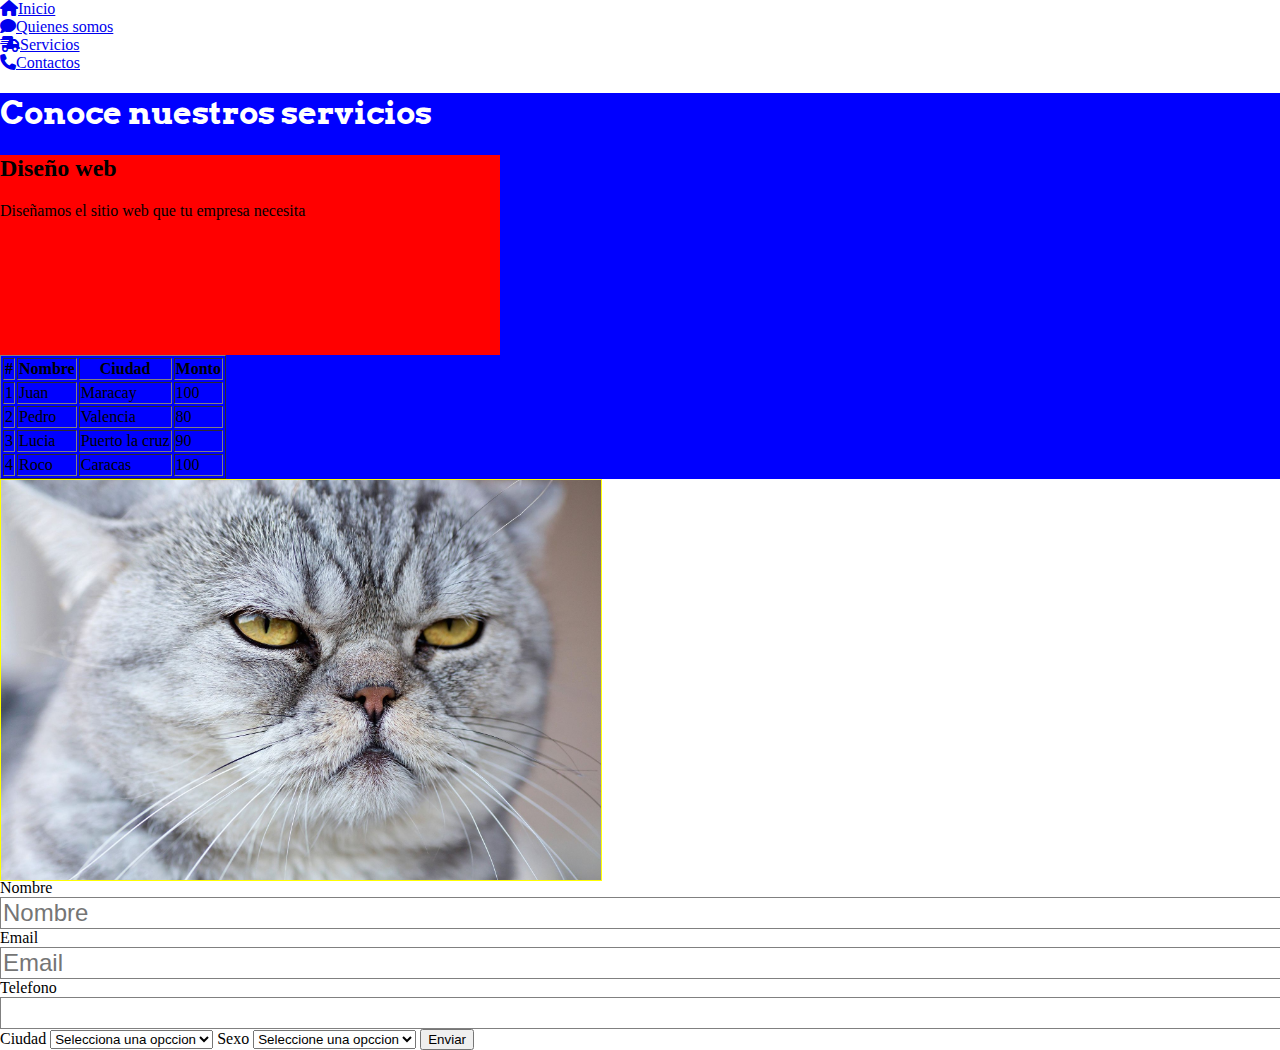
==== index.html @ c21e1a91 "segunda clase del curso en san juan" ====
<!DOCTYPE html>
<html lang="es">
<head>
    <meta charset="UTF-8">
    <meta name="viewport" content="width=device-width, initial-scale=1.0">
    <title>Clase 2</title>
    <link rel="stylesheet" href="assets/css/style.css">
    <link rel="stylesheet" href="assets/fontawesome-free-6.6.0-web/css/all.css">
</head>
<body>

    <nav>
        <li>
            <a href="#">
                <i class="fa-solid fa-house"></i>Inicio
            </a>
        </li>
        <!--usar iconos-->
        <li><a href="#"><i class="fa-solid fa-comment"></i>Quienes somos</a></li>
        <li><a href="#"><i class="fa-solid fa-truck-fast"></i>Servicios</a></li>
        <li><a href="#"><i class="fa-solid fa-phone"></i>Contactos</a></li>
        <!--esto es un comentario-->
    </nav>
    <section class="servicios">
        <h1 class="h1">Conoce nuestros servicios</h1>
        <article class="servicio1">
            <h2 class="diseno">Diseño web</h2>
            <p>Diseñamos el sitio web que tu empresa necesita</p>
        </article>
        <table border="1">
            <tr>
                <th>#</th>
                <th>Nombre</th>
                <th>Ciudad</th>
                <th>Monto</th>
            </tr>
            <tr>
                <td>1</td>
                <td>Juan</td>
                <td>Maracay</td>
                <td>100</td>
            </tr>
            <tr>
                <td>2</td>
                <td>Pedro</td>
                <td>Valencia</td>
                <td>80</td>
            </tr>
            <tr>
                <td>3</td>
                <td>Lucia</td>
                <td>Puerto la cruz</td>
                <td>90</td>
            </tr>
            <tr>
                <td>4</td>
                <td>Roco</td>
                <td>Caracas</td>
                <td>100</td>
            </tr>

        </table>
    </section>
    <section class="fotografia">
        <a href="https://www.google.com" target="_blank"><img class="img" src="assets/images/gato1.jpg" width="50%" alt="gato"></a>
    </section>
    <section class="contacto">
        <form action="post" action="#"></form>
            <label for="name" class="name">Nombre</label>
            <input type="text" name="name" placeholder="Nombre">
            <label for="email" class="email">Email</label>
            <input type="email" name="email" placeholder="Email">
            <label for="tel" class="tel"> Telefono</label>
            <input type="text" name="tel">
            <label for="ciudad" class="ciudad">Ciudad</label>
            <select name="ciudad" >
                <option value=""> Selecciona una opccion</option>
                <option value="caracas">Caracas</option>
                <option value="Maracay"> Maracay</option>
                <option value="San Juan de los Morros"> San Juan de los Morros</option>
            </select>
            <label for="sexo" class="sexo"> Sexo</label>
            <select name="sexo">
                <option value="">Seleccione una opccion</option>
                <option value="f">Femenino</option>
                <option value="m">Masculino</option>
            </select>
            <input type="submit" value="Enviar">
    </section>
    
</body>
</html>
---- assets/css/style.css ----
/*embebido de las fuentes*/
@import url('https://fonts.googleapis.com/css2?family=Poppins:ital,wght@0,100;0,200;0,300;0,400;0,500;0,600;0,700;0,800;0,900;1,100;1,200;1,300;1,400;1,500;1,600;1,700;1,800;1,900&display=swap');
@import url('https://fonts.googleapis.com/css2?family=Arvo:ital,wght@0,400;0,700;1,400;1,700&family=Poppins:ital,wght@0,100;0,200;0,300;0,400;0,500;0,600;0,700;0,800;0,900;1,100;1,200;1,300;1,400;1,500;1,600;1,700;1,800;1,900&display=swap');
body{
    padding: 0;
    margin: 0;
}
/*crear variables globales*/
:root{
    --primary-color:blue;
    --secundary-color:red;
    --text-principal:#2c2c2c;
    --white:#fff;
    --padding-top-50x:padding-top:50px;
}
.h1{
    /*usar variables globales*/
    color: var(--white);
    /*como llamar a las fuentas embebidas*/
    font-family: "Arvo", sans-serif;
}
.servicios{
    /*usar variables globales*/
    background-color: var(--primary-color);
    width: 100%;
    height: auto;
}
.servicio1{
    width: 500px;
    background-color: var(--secundary-color);
    height: 200px;
    /*color: var(--white);*/
    padding: var(--padding-top-50x);
}
.img{
    width: 100%;
    border: 1px solid yellow;
}
.fotografia{
    width: 600px;
    height: 400px;
}
input[type="text"], input[type="email"]{
    width: 100%;
    border: 1px solid gray;
    font-size: 24px;
    color: blue;
}
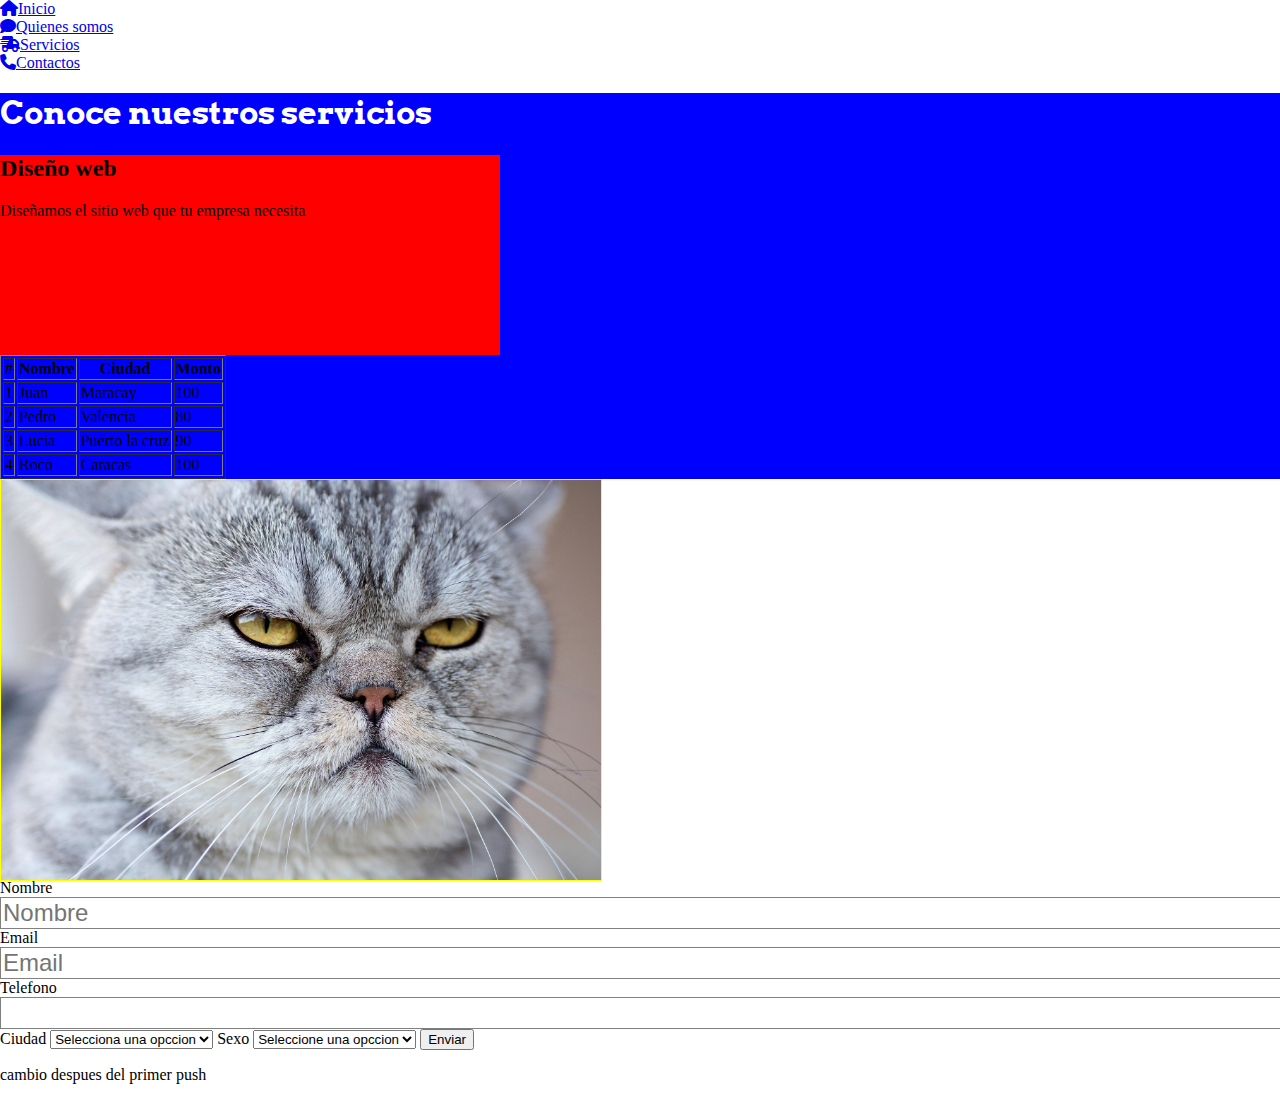
==== commit 16d9f20f: "segundo commit" ====
--- a/index.html
+++ b/index.html
@@ -86,6 +86,7 @@
                 <option value="m">Masculino</option>
             </select>
             <input type="submit" value="Enviar">
+            <p>cambio despues del primer push</p>
     </section>
     
 </body>
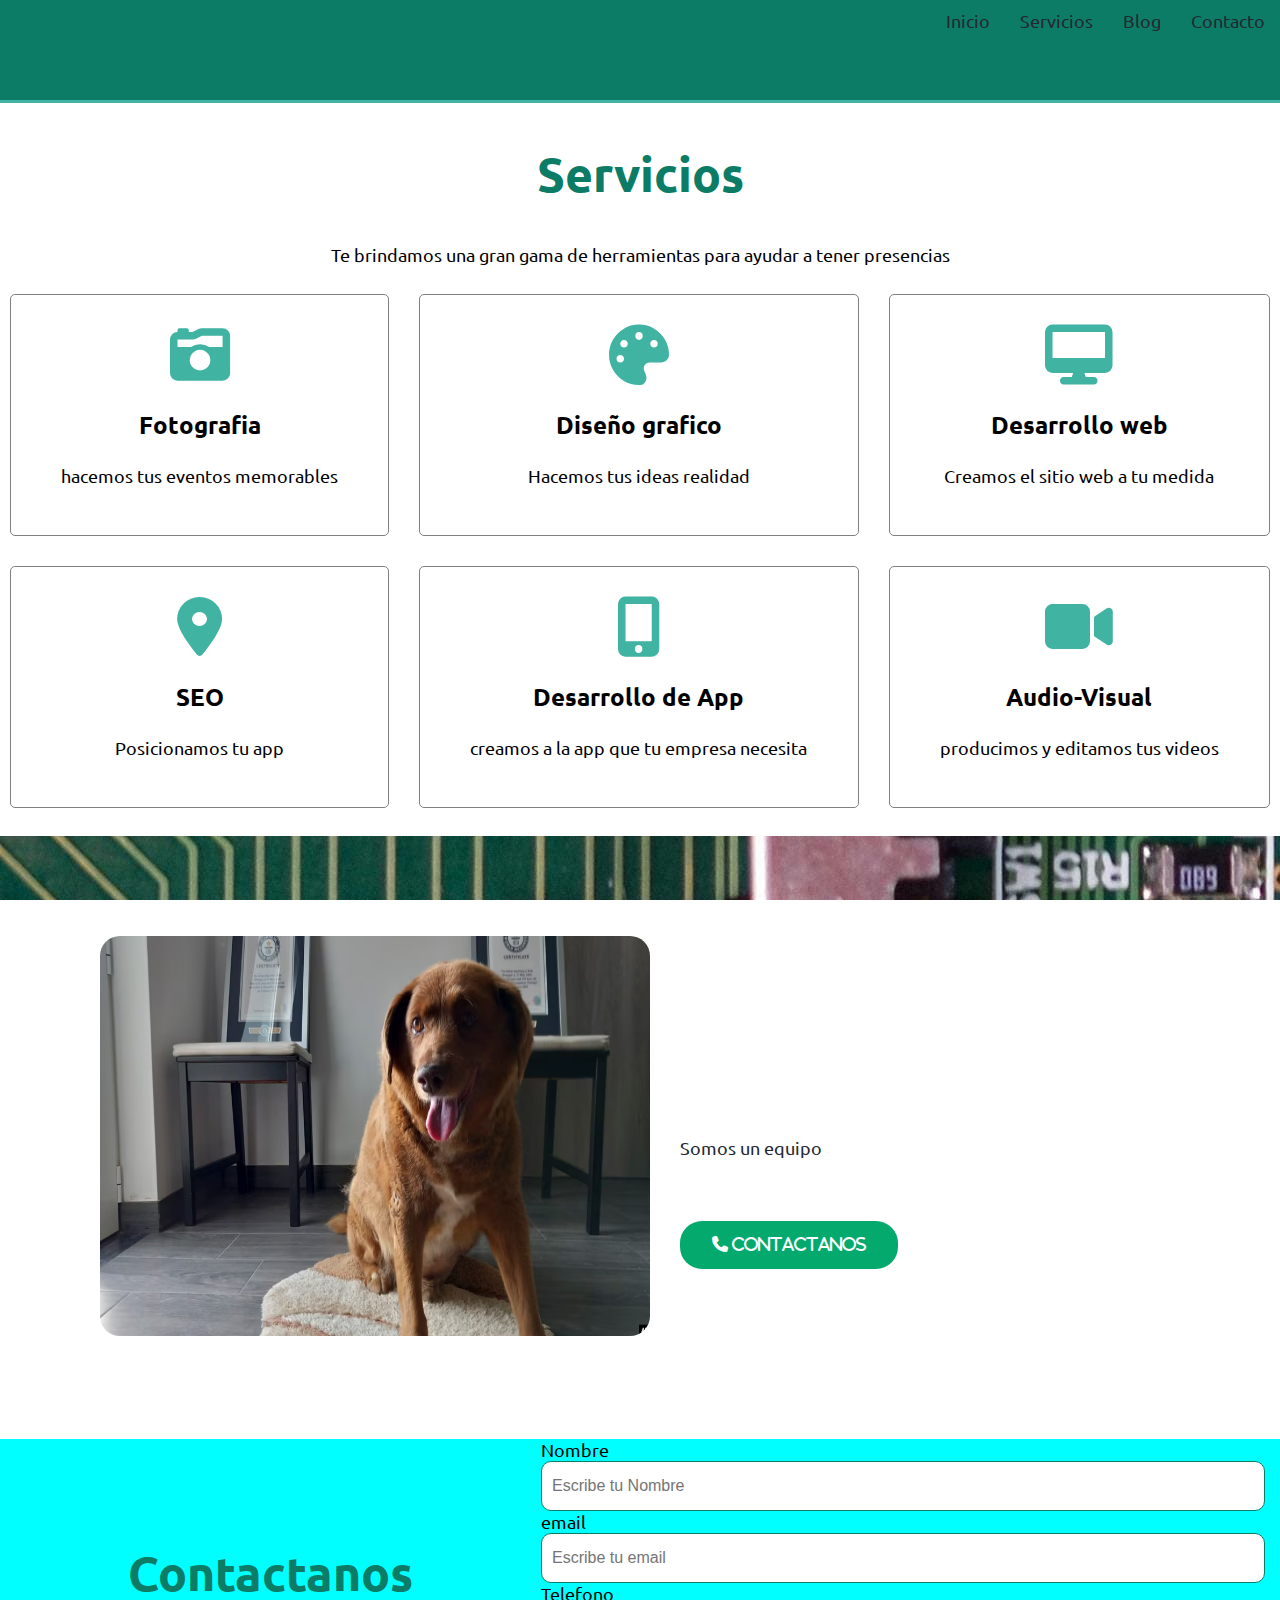
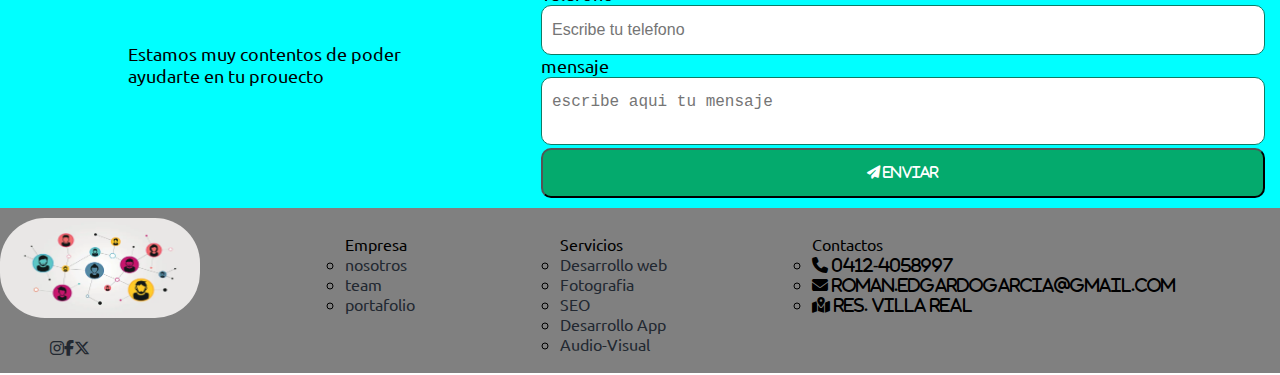
==== commit 5d69e19e: "change index" ====
--- a/index.html
+++ b/index.html
@@ -3,91 +3,125 @@
 <head>
     <meta charset="UTF-8">
     <meta name="viewport" content="width=device-width, initial-scale=1.0">
-    <title>Clase 2</title>
-    <link rel="stylesheet" href="assets/css/style.css">
-    <link rel="stylesheet" href="assets/fontawesome-free-6.6.0-web/css/all.css">
+    <link rel="stylesheet" href="/assets/css/style2.css">
+    <link rel="stylesheet" href="/assets/fontawesome-free-6.6.0-web/css/all.css">
+    <link rel="stylesheet" href="https://cdnjs.cloudflare.com/ajax/libs/animate.css/4.1.1/animate.min.css"/>
+    <title>Endigital</title>
 </head>
 <body>
-
-    <nav>
-        <li>
-            <a href="#">
-                <i class="fa-solid fa-house"></i>Inicio
-            </a>
-        </li>
-        <!--usar iconos-->
-        <li><a href="#"><i class="fa-solid fa-comment"></i>Quienes somos</a></li>
-        <li><a href="#"><i class="fa-solid fa-truck-fast"></i>Servicios</a></li>
-        <li><a href="#"><i class="fa-solid fa-phone"></i>Contactos</a></li>
-        <!--esto es un comentario-->
-    </nav>
+    <header>
+        <nav>
+            <li> <a href="index.html">Inicio</a></li>
+            <li> <a href="servicios.html">Servicios</a></li>
+            <li> <a href="blog.html">Blog</a></li>
+            <li> <a href="contacto.html">Contacto</a></li>
+        </nav>
+    </header>
+    <section class="title">
+    <h2 class="animate__animated animate__bounce">Servicios</h2>
+        <p>Te brindamos una gran gama de herramientas para ayudar a tener presencias</p>
+    </section>
     <section class="servicios">
-        <h1 class="h1">Conoce nuestros servicios</h1>
-        <article class="servicio1">
-            <h2 class="diseno">Diseño web</h2>
-            <p>Diseñamos el sitio web que tu empresa necesita</p>
+        <div class="item-servicios animate__animated animate__fadeInLeft">
+            <a href="fotografia.html"><i class="fa-solid fa-camera-retro icon cambiocolor"></i></a>
+            <h3>Fotografia</h3>
+            <p>hacemos tus eventos memorables</p>
+        </div>
+        <div class="item-servicios animate__animated animate__fadeInDown animate__delay-2s">
+            <a href="disenografico.html"><i class="fa-solid fa-palette icon cambiocolor"></i></a>
+            <h3>Diseño grafico</h3>
+            <p>Hacemos tus ideas realidad</p>
+        </div>
+        <div class="item-servicios animate__animated animate__fadeInRight animate__delay-3s">
+            <a href="desarrolloweb.html"><i class="fa-solid fa-desktop icon cambiocolor"></i></a>
+            <h3>Desarrollo web</h3>
+            <p>Creamos el sitio web a tu medida</p>
+        </div>
+        <div class="item-servicios animate__animated animate__fadeInLeft animate__delay-4s">
+            <a href="seo.html"><i class="fa-solid fa-location-dot icon cambiocolor"></i></a>
+            <h3>SEO</h3>
+            <p>Posicionamos tu app</p>
+        </div>
+        <div class="item-servicios animate__animated animate__fadeInUp animate__delay-5s">
+            <a href="desarrolloapp.html"><i class="fa-solid fa-mobile-screen-button icon cambiocolor"></i></a>
+            <h3>Desarrollo de App</h3>
+            <p>creamos a la app que tu empresa necesita</p>
+        </div>
+        <div class="item-servicios animate__animated animate__fadeInRight">
+            <a href="audiovisuales.html"><i class="fa-solid fa-video icon cambiocolor"></i></a>
+            <h3>Audio-Visual</h3>
+            <p>producimos y editamos tus videos</p>
+        </div>
+        <!--
+        <div class="box"></div>
+        <div class="box" id="div1">linear</div>
+        <div class="box" id="div2">ease</div>
+        <div class="box" id="div3">ease-in</div>
+        <div class="box" id="div4">ease-out</div>
+        <div class="box" id="div5">ease-in-out</div>-->
+    </section>
+    <section class="nosotros">
+        <div class="img animate__animated animate__fadeInLeft">
+            <img src="assets/images/perro.jpg" alt="perro" class="imagen">
+            <!--revisar los servicios-->
+        </div>
+        <div>
+            <h2 class="animate__animated animate__fadeInRight">Corporacion en digital</h2>
+            <p class="textcontactanos animate__animated animate__fadeInRight animate__delay-2s"><a href="#">Somos un equipo</a> de profesionales, entuciastasde la tecnologia, con habilidades unicas que van a hacer crecer tu marca</p>
+            <button class="contactanos animate__animated animate__fadeInRight animate__delay-2s"><i class="fa-solid fa-phone">  Contactanos</i></button>
+        </div>
+    </section>
+    <section class="contacto animate__animated animate__fadeInLeft">
+        <article class="contact1">
+            <h2>Contactanos</h2>
+            <p>Estamos muy contentos de poder ayudarte en tu prouecto</p>
         </article>
-        <table border="1">
-            <tr>
-                <th>#</th>
-                <th>Nombre</th>
-                <th>Ciudad</th>
-                <th>Monto</th>
-            </tr>
-            <tr>
-                <td>1</td>
-                <td>Juan</td>
-                <td>Maracay</td>
-                <td>100</td>
-            </tr>
-            <tr>
-                <td>2</td>
-                <td>Pedro</td>
-                <td>Valencia</td>
-                <td>80</td>
-            </tr>
-            <tr>
-                <td>3</td>
-                <td>Lucia</td>
-                <td>Puerto la cruz</td>
-                <td>90</td>
-            </tr>
-            <tr>
-                <td>4</td>
-                <td>Roco</td>
-                <td>Caracas</td>
-                <td>100</td>
-            </tr>
-
-        </table>
+        <article class="contact2 animate__animated animate__fadeInRight animate__delay-2s">
+            <form action="" name="form1" method="post">
+                <label for="name">Nombre</label>
+                <input type="text" name="name" placeholder="Escribe tu Nombre">
+                <label for="email">email</label>
+                <input type="email" name="email" placeholder="Escribe tu email">
+                <label for="telefono">Telefono</label>
+                <input type="telefono" name="telefono" placeholder="Escribe tu telefono">
+                <label for="mensaje">mensaje</label>
+                <textarea name="mensaje" placeholder="escribe aqui tu mensaje"></textarea>
+                <button class="bcontacto"><i class="fa-solid fa-paper-plane">  Enviar</i></button>
+            </form>
+        </article>
     </section>
-    <section class="fotografia">
-        <a href="https://www.google.com" target="_blank"><img class="img" src="assets/images/gato1.jpg" width="50%" alt="gato"></a>
-    </section>
-    <section class="contacto">
-        <form action="post" action="#"></form>
-            <label for="name" class="name">Nombre</label>
-            <input type="text" name="name" placeholder="Nombre">
-            <label for="email" class="email">Email</label>
-            <input type="email" name="email" placeholder="Email">
-            <label for="tel" class="tel"> Telefono</label>
-            <input type="text" name="tel">
-            <label for="ciudad" class="ciudad">Ciudad</label>
-            <select name="ciudad" >
-                <option value=""> Selecciona una opccion</option>
-                <option value="caracas">Caracas</option>
-                <option value="Maracay"> Maracay</option>
-                <option value="San Juan de los Morros"> San Juan de los Morros</option>
-            </select>
-            <label for="sexo" class="sexo"> Sexo</label>
-            <select name="sexo">
-                <option value="">Seleccione una opccion</option>
-                <option value="f">Femenino</option>
-                <option value="m">Masculino</option>
-            </select>
-            <input type="submit" value="Enviar">
-            <p>cambio despues del primer push</p>
-    </section>
-    
+    <footer class="footer">
+        <section class="sredes">
+            <img class="simage" src="/assets/images/networking.jpg" alt="redes">
+            <ul class="ulprimero">
+                <li><a href="#"><i class="fa-brands fa-instagram"></i></a></li>
+                <li><a href="#"><i class="fa-brands fa-facebook-f"></i></a></li>
+                <li><a href="#"><i class="fa-brands fa-x-twitter"></i></a></li>
+            </ul>
+        </section>
+        <section class="sempresa">
+            <ul> Empresa
+                <li class="ulsangria"><a href="#">nosotros</a></li>
+                <li class="ulsangria"><a href="#">team</a></li>
+                <li class="ulsangria"><a href="#">portafolio</a></li>
+            </ul>
+        </section>
+        <section class="sservicios">
+            <ul>Servicios
+            <li class="ulsangria"><a href="#">Desarrollo web</a></li>
+            <li class="ulsangria"><a href="#">Fotografia</a></li>
+            <li class="ulsangria"><a href="#">SEO</a></li>
+            <li class="ulsangria"><a href="#">Desarrollo App</a></li>
+            <li class="ulsangria"><a href="#">Audio-Visual</a></li>
+            </ul>
+        </section>
+        <section class="scontacto">
+            <ul>Contactos
+                <li class="ulsangria"><i class="fa-solid fa-phone">  0412-4058997</i></li>
+                <li class="ulsangria"><i class="fa-solid fa-envelope">  roman.edgardogarcia@gmail.com</i></li>
+                <li class="ulsangria"><i class="fa-solid fa-map-location-dot">  Res. Villa Real</i></li>
+            </ul>
+        </section>
+    </footer>
 </body>
 </html>--- a/assets/css/style2.css
+++ b/assets/css/style2.css
@@ -0,0 +1,421 @@
+@import url('https://fonts.googleapis.com/css2?family=Ubuntu:ital,wght@0,300;0,400;0,500;0,700;1,300;1,400;1,500;1,700&display=swap');
+
+body{
+    margin: 0px;
+    padding: 0px;
+    font-family: "Ubuntu", sans-serif;
+    text-decoration: none;
+}
+:root{
+    --primary-color: #0D7C66;
+    --secundary-color: #41B3A2;
+    --green: #BDE8CA;
+    --grey-soft: #f8f8f7;
+    --white: #fff;
+    --black: #0000;
+    --grey-hard:#222831;
+}
+
+a:hover{
+    color: black;
+}
+a:focus{
+    color: yellow;
+}
+a:visited{
+    color: var(--primary-color);
+}
+a:link{
+    color: var(--grey-hard);
+    text-decoration: none;
+}
+/*para cuadrar la imangen*/
+.padding-left-50px{
+    padding-left: 50px;
+}
+header{
+    height: 100px;
+    width: 100%;
+    border-bottom: 3px solid;
+    border-bottom-color: var(--secundary-color);
+    background-color: var(--primary-color);
+}
+
+nav{
+    display: flex;
+    flex-direction: row;
+    float: right;
+}
+
+nav ul{
+    list-style: none; /*quitar el estilo de las listas*/
+    position: absolute;
+    right: 0px;
+    margin-top: 20px;
+
+}
+nav li{
+    display: inline; /*se muestra en horizontal*/
+    padding: 10px 15px;
+    background-color: var(--primary-color);
+}
+
+nav li a {
+    color: var(--white);
+    font-size: 18px;
+    text-decoration: none;
+}
+nav li a:hover{
+    color: green;
+}
+
+.servicios{
+    display: grid;
+    height: 350px;
+    align-content: center;
+    grid-template-columns: auto auto auto;
+    gap: 30px;
+    background-color: var(--white);
+    padding: 10px;
+    margin-top: 100px;
+}
+
+.item-servicios{
+    border: 1px solid gray;
+    align-content: center;
+    padding: 30px;
+    border-radius: 5px;
+    text-align: center;
+}
+
+.title{
+    text-align: center;
+}
+h2{
+    font-size: 48px;
+    font-weight: 800;
+    color: var(--primary-color);
+}
+
+h3{
+    font-size: 24px;
+}
+
+
+p{
+    font-size: 18px;
+}
+
+.icon{
+    font-size: 60px;
+    color: var(--secundary-color);
+}
+.nosotros{
+    display: grid;
+    align-content: center;
+    grid-template-columns: auto auto;
+    gap: 30px;
+    padding: 100px;
+    margin-top: 100px;
+    background-color: var(--secundary-color);
+    background-image: url("../images/chipset2.jpg");
+    background-attachment: fixed;
+    /*background-repeat: no-repeat;*/
+}
+
+.imagen{
+    height: 400px;
+    width: 550px;
+    border-radius: 20px;
+}
+
+.nosotros h2{
+    color:var(--white);
+    text-transform: uppercase;
+}
+.contactanos{
+    background-color: #04AA6D; /* Green */
+    border: none;
+    color: white;
+    padding: 15px 32px;
+    text-align: center;
+    text-decoration: none;
+    display: inline-block;
+    font-size: 16px;
+    border-radius:22px;
+}
+.nosotros p{
+    color:white;
+}
+
+.contacto{
+    width: 100%;
+    background-color: aqua;
+    padding-bottom: 10px;
+    display: flex;
+    flex-direction: row;
+}
+
+input[type="text"], input[type=email],input[type="telefono"]{
+    width: 95%;
+    border: 1px solid var(--primary-color);
+    color: var(--black);
+    border-radius: 10px;
+    padding: 15px 10px;
+    font-size: 16px;
+}
+
+textarea{
+    width: 95%;
+    border: 1px solid var(--primary-color);
+    color: var(--black);
+    border-radius: 10px;
+    padding: 15px 10px;
+    font-size: 16px;
+    resize: none;
+}
+
+label{
+    font-size: 18px;
+    padding-bottom: 5px;
+    width: 100%;
+}
+
+.bcontacto{
+    color: white;
+    background-color: #04AA6D;
+    width: 98%;
+    border-radius: 10px;
+    height: 50px;
+}
+
+.contact1{
+    padding-left: 10%;
+    padding-right: 10%;
+    padding-top: 5%;
+}
+
+.footer{
+    padding-top: 10px;
+    background-color: gray;
+    display: grid;
+    grid-template-columns: auto auto auto auto;
+}
+
+.simage{
+    width: 200px;
+    height: 100px;
+    border-radius: 45px;
+}
+
+a{
+    text-decoration: none;
+    color: #222831;
+}
+
+.ulsangria{
+    list-style-type: circle;
+    list-style: circle;
+}
+
+.ulprimero{
+    display: flex;
+    flex-direction: row;
+    list-style: none;
+    margin-left: 10px; 
+}
+.ulprimero{
+    margin-left: 10px;
+}
+
+.box{
+    width: 100px;
+    height: 100px;
+    background-color: blue;
+    /*position para el movimiento*/
+    position: relative;
+    animation-name: boxblue;
+    animation-duration: 10s;
+    /*movimiento en recto*/
+    animation: mymove 5s;
+    animation-fill-mode: forwards;
+    /*esperar para que empieze la animacion*/
+    /*animation-delay: 2s;*/
+    /*para que se mantenga la animacion*/
+    /*animation-iteration-count: infinite;*/
+}
+
+@keyframes boxblue {
+    /*cambio de colores automatico*/
+    /*from { background-color: blue;}
+    to { background-color: red;}*/
+
+    /*cambio de colores y tiempo seleccionado*/ /*se agrega el left y top para el movimiento de la caja*/
+    /*0%   {background-color: red; left: 0px; top: 0px;}
+    25%  {background-color: yellow; left: 200px; top: 0px;}
+    50%  {background-color: blue; left: 200px; top: 200px;}
+    100% {background-color: green; left: 0px; top:0px;}*/
+
+    /*movimiento delante*/
+    from{left: 0px;}
+    to{ left: 500px;}
+}
+/*movimientos rectos */
+#div1 {animation-timing-function: linear;}
+#div2 {animation-timing-function: ease;}
+#div3 {animation-timing-function: ease-in;}
+#div4 {animation-timing-function: ease-out;}
+#div5 {animation-timing-function: ease-in-out;}
+
+@keyframes mymove {
+    from {left: 0px;}
+    to {left: 300px;}
+}
+/*cambio de un icono de color */
+.cambiocolor{
+    animation-name: iconblue;
+    animation-duration: 3s;
+}
+
+/*cambio de color del icono*/
+@keyframes iconblue {   
+    from { color: blue;}
+    to { color: var(--secundary-color);}
+}
+
+.fotografia{
+    width: 100%;
+    background-image: url(/assets/images/imgfotografia.jpg);
+    background-position: center center;
+    background-repeat: none;
+    padding: 10% 10%;
+    text-align: center;
+}
+
+.fotografia p{
+    color: white;
+}
+
+.fotografia h1{
+    color:white;
+}
+
+.galeria{
+    display: grid;
+    height: 350px;
+    align-content: center;
+    grid-template-columns: auto auto auto;
+    gap: 30px;
+    background-color: var(--white);
+    margin-top: 250px;
+    margin-bottom: 250px;
+
+}
+
+.fotos{
+    border: 1px solid gray;
+    align-content: center;
+    padding: 30px;
+    border-radius: 5px;
+    text-align: center;
+    padding-bottom: -25px;
+}
+
+.foto{
+    width: 100%;
+    height: 100%;
+    position: top;
+}
+
+.tserviciofotografia{
+    margin-top: 0%;
+}
+
+.disenonosotros{
+    display: grid;
+    align-content: center;
+    grid-template-columns: auto auto auto;
+    gap: 30px;
+    padding: 0px;
+    margin-top: 0px;
+    background-color: var(--secundary-color);
+    text-align: center;
+    align-items: center;
+}
+
+.imgdiseno{
+    background-image: url(/assets/images/tendenciasdisenografico.jpg);
+    width: 500px;
+    height: 500px;
+    margin-top: 0px;
+    margin-bottom: 0px;
+    padding-top: 0px;
+    padding-bottom: 0px;
+}
+
+.imgdesarrolloweb{
+    background-image: url(/assets/images/desarrollowebrecurso01.jpg);
+    width: 1000px;
+    height: 468px;
+    background-repeat: repeat;
+}
+
+.desarrolloweb{
+    display: grid;
+    align-content: center;
+    grid-template-columns: auto auto;
+    gap: 30px;
+    padding: 0px;
+    margin-top: 0px;
+    background-color: var(--secundary-color);
+    text-align: center;
+    align-items: center;
+}
+
+.sectdesarrolloapp{
+    display: flex;
+    flex-direction: row;
+}
+
+.imgdesarrolloapp{
+    background-image: url(/assets/images/plataformasmoviles.jpg);
+    width: 1900px;
+    height: 391px;
+}
+
+.txtdesarrolloweb{
+    text-align: center;
+    align-content: center;
+}
+
+.sectaudiovisual{
+    display: grid;
+    align-content: center;
+    grid-template-columns: auto auto;
+    background-color: var(--secundary-color);
+    text-align: center;
+    align-items: center;
+}
+
+.imgaudiovisual{
+    border: 1px;
+    border-radius: 20px;
+    width: 600px;
+    margin: 30px 30px 30px 30px;
+}
+
+.sectseo{
+    display: flex;
+    flex-direction: column;
+    align-content: center;
+    align-items: center;
+    text-align: center;
+    background-color: var(--secundary-color);
+}
+
+.imgseo{
+    border: 1px;
+    border-radius: 20px;
+    width: 600px;
+    margin: 10px 30px 30px 30px;
+}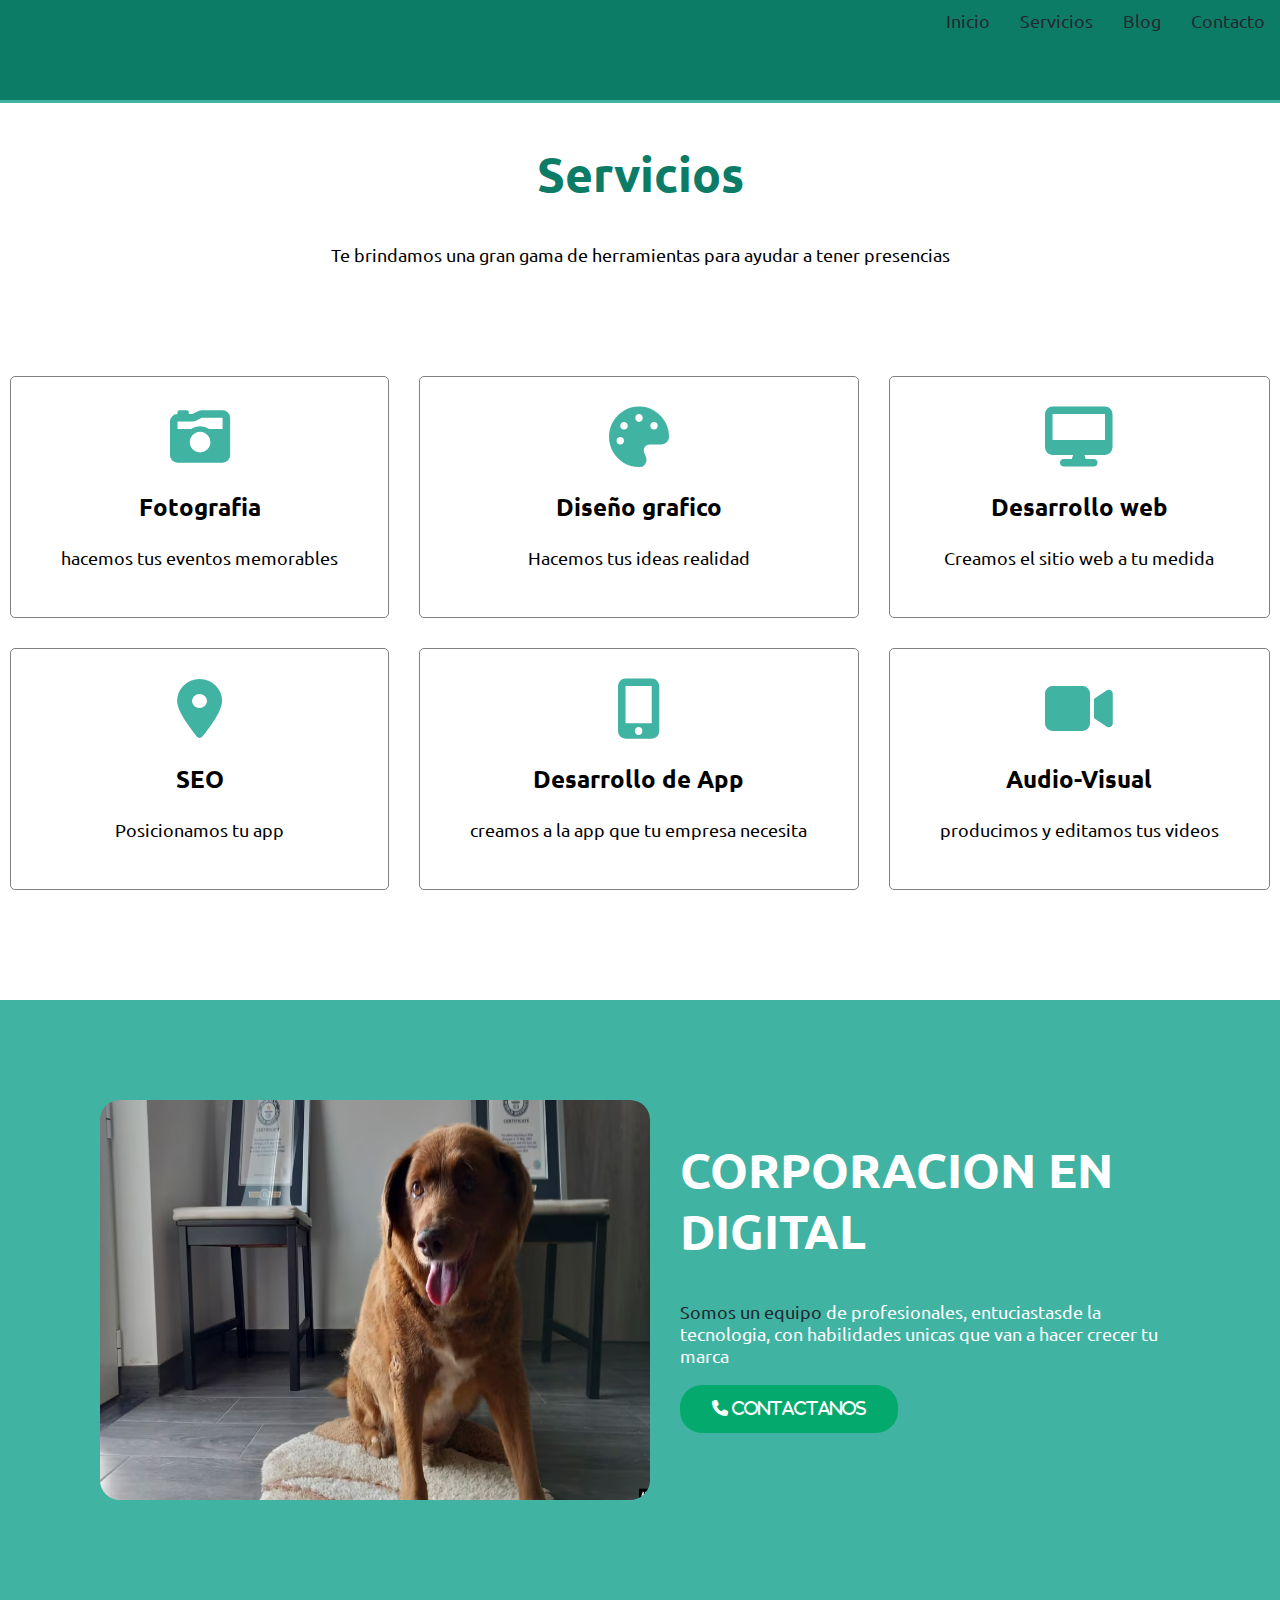
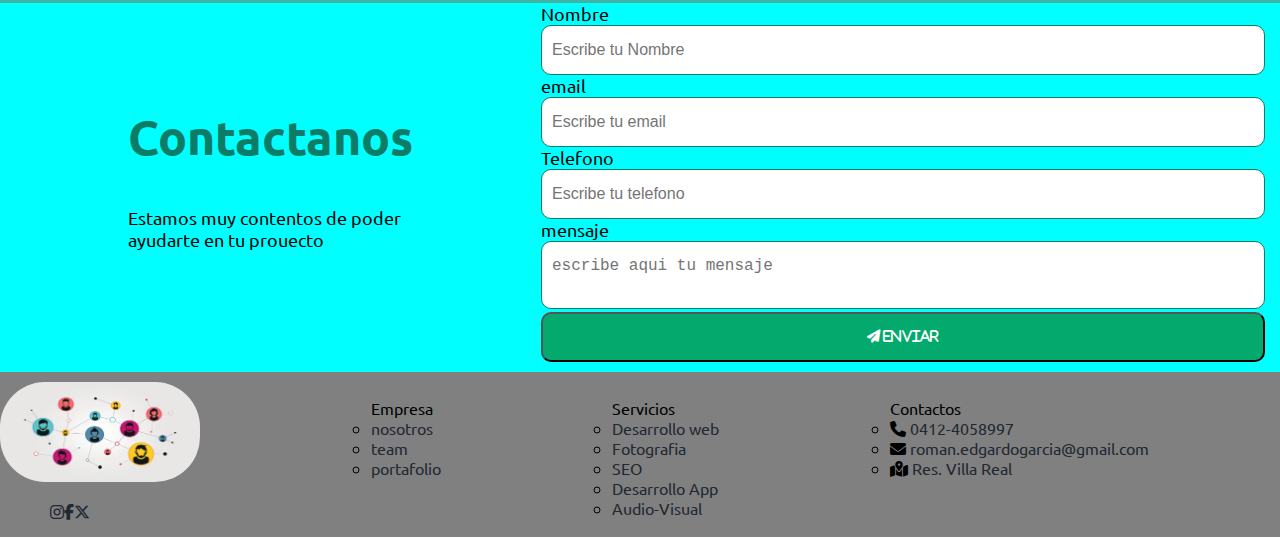
==== commit 83570b97: "split style2.css on style2.css and querys.css" ====
--- a/index.html
+++ b/index.html
@@ -6,6 +6,7 @@
     <link rel="stylesheet" href="/assets/css/style2.css">
     <link rel="stylesheet" href="/assets/fontawesome-free-6.6.0-web/css/all.css">
     <link rel="stylesheet" href="https://cdnjs.cloudflare.com/ajax/libs/animate.css/4.1.1/animate.min.css"/>
+    <link rel="stylesheet" href="/assets/css/querys.css">
     <title>Endigital</title>
 </head>
 <body>
@@ -117,9 +118,9 @@
         </section>
         <section class="scontacto">
             <ul>Contactos
-                <li class="ulsangria"><i class="fa-solid fa-phone">  0412-4058997</i></li>
-                <li class="ulsangria"><i class="fa-solid fa-envelope">  roman.edgardogarcia@gmail.com</i></li>
-                <li class="ulsangria"><i class="fa-solid fa-map-location-dot">  Res. Villa Real</i></li>
+                <li class="ulsangria"><i class="fa-solid fa-phone"></i>  <a href="#">0412-4058997</a></li>
+                <li class="ulsangria"><i class="fa-solid fa-envelope"></i> <a href="#">roman.edgardogarcia@gmail.com</a></li>
+                <li class="ulsangria"><i class="fa-solid fa-map-location-dot"></i> <a href="#">Res. Villa Real</a></li>
             </ul>
         </section>
     </footer>
--- a/assets/css/style2.css
+++ b/assets/css/style2.css
@@ -71,7 +71,7 @@
 
 .servicios{
     display: grid;
-    height: 350px;
+    height: 100%;
     align-content: center;
     grid-template-columns: auto auto auto;
     gap: 30px;
@@ -90,6 +90,7 @@
 
 .title{
     text-align: center;
+    width: 100%;
 }
 h2{
     font-size: 48px;
@@ -418,4 +419,83 @@
     border-radius: 20px;
     width: 600px;
     margin: 10px 30px 30px 30px;
-}+}
+
+.planes{
+    display: grid;
+    align-content: center;
+    grid-template-columns: auto auto auto;
+    gap: 30px;
+    padding: 0px;
+    margin-top: 0px;
+    background-color: white;
+    text-align: center;
+    align-items: center;
+}
+
+.card{
+    border: 1px solid black;
+    border-radius: 20px;
+    margin: 10px 10px 10px 10px;
+    list-style: none;
+    background-color: #04AA6D;
+    color: black;
+    padding-top: 10%;
+}
+
+.titapp{
+    color: yellow;
+    margin: 0%;
+}
+
+.sectapp{
+    text-align: center;
+}
+
+.listplanes{
+    list-style: none;
+    text-align: left;
+}
+
+.precio{
+    font-size: 48px;
+    font-weight: 800;
+}
+
+.goldcard:hover{
+    background-color: green;
+}
+
+.platecard:hover{
+    background-color: aqua;
+}
+
+.bronzeplate:hover{
+    background-color: brown;
+}
+
+.plandiseno{
+    display: grid;
+    align-content: center;
+    grid-template-columns: auto auto;
+    gap: 30px;
+    padding: 0px;
+    margin-top: 0px;
+    text-align: center;
+    align-items: center;
+}
+
+.colorgreenyellow{
+    background-color: greenyellow;
+}
+
+.carddiseno{
+    border: 1px solid black;
+    border-radius: 20px;
+    margin: 5% 20% 5% 20%;
+    list-style: none;
+    background-color: #04AA6D;
+    color: black;
+    padding-top: 5%;
+}
+
--- a/assets/css/querys.css
+++ b/assets/css/querys.css
@@ -0,0 +1,63 @@
+/*para los media responsive por media queries se debe poner el tamano de la pantalla y adentro todos 
+los elemento que va a cambios*/
+
+@media only screen and (max-width: 600px) {
+    
+    .servicios {
+        width: 100%;
+        align-content: center;
+        grid-template-columns: auto;
+        gap: 5px;
+        margin-right: 10%;
+    }
+    
+    .title{
+        margin-bottom: 10%;
+    }
+    
+    h2{
+        font-size: 16px;
+    }
+    
+    .imagen{
+        height: 220px;
+        width: 180px;
+        border-radius: 20px;
+    }
+    
+    .nosotros{
+        grid-template-columns: auto;
+        margin-top: auto;
+        padding: auto;
+    }
+
+    
+    .footer{
+        grid-template-columns: auto;
+    }
+    
+    .contacto{
+        flex-direction: column;
+    }
+    
+    .card{
+        margin: 0px 0px 0px 0px;
+    }
+    
+    }
+    
+    @media only screen and (max-width:840px){
+    .nosotros{
+        grid-template-columns: auto;
+        margin-top: auto;
+        padding: auto;
+    }
+    
+    .contacto{
+        flex-direction: column;
+    }
+    
+    .servicios{
+        margin-top: 5%;
+    }
+    }